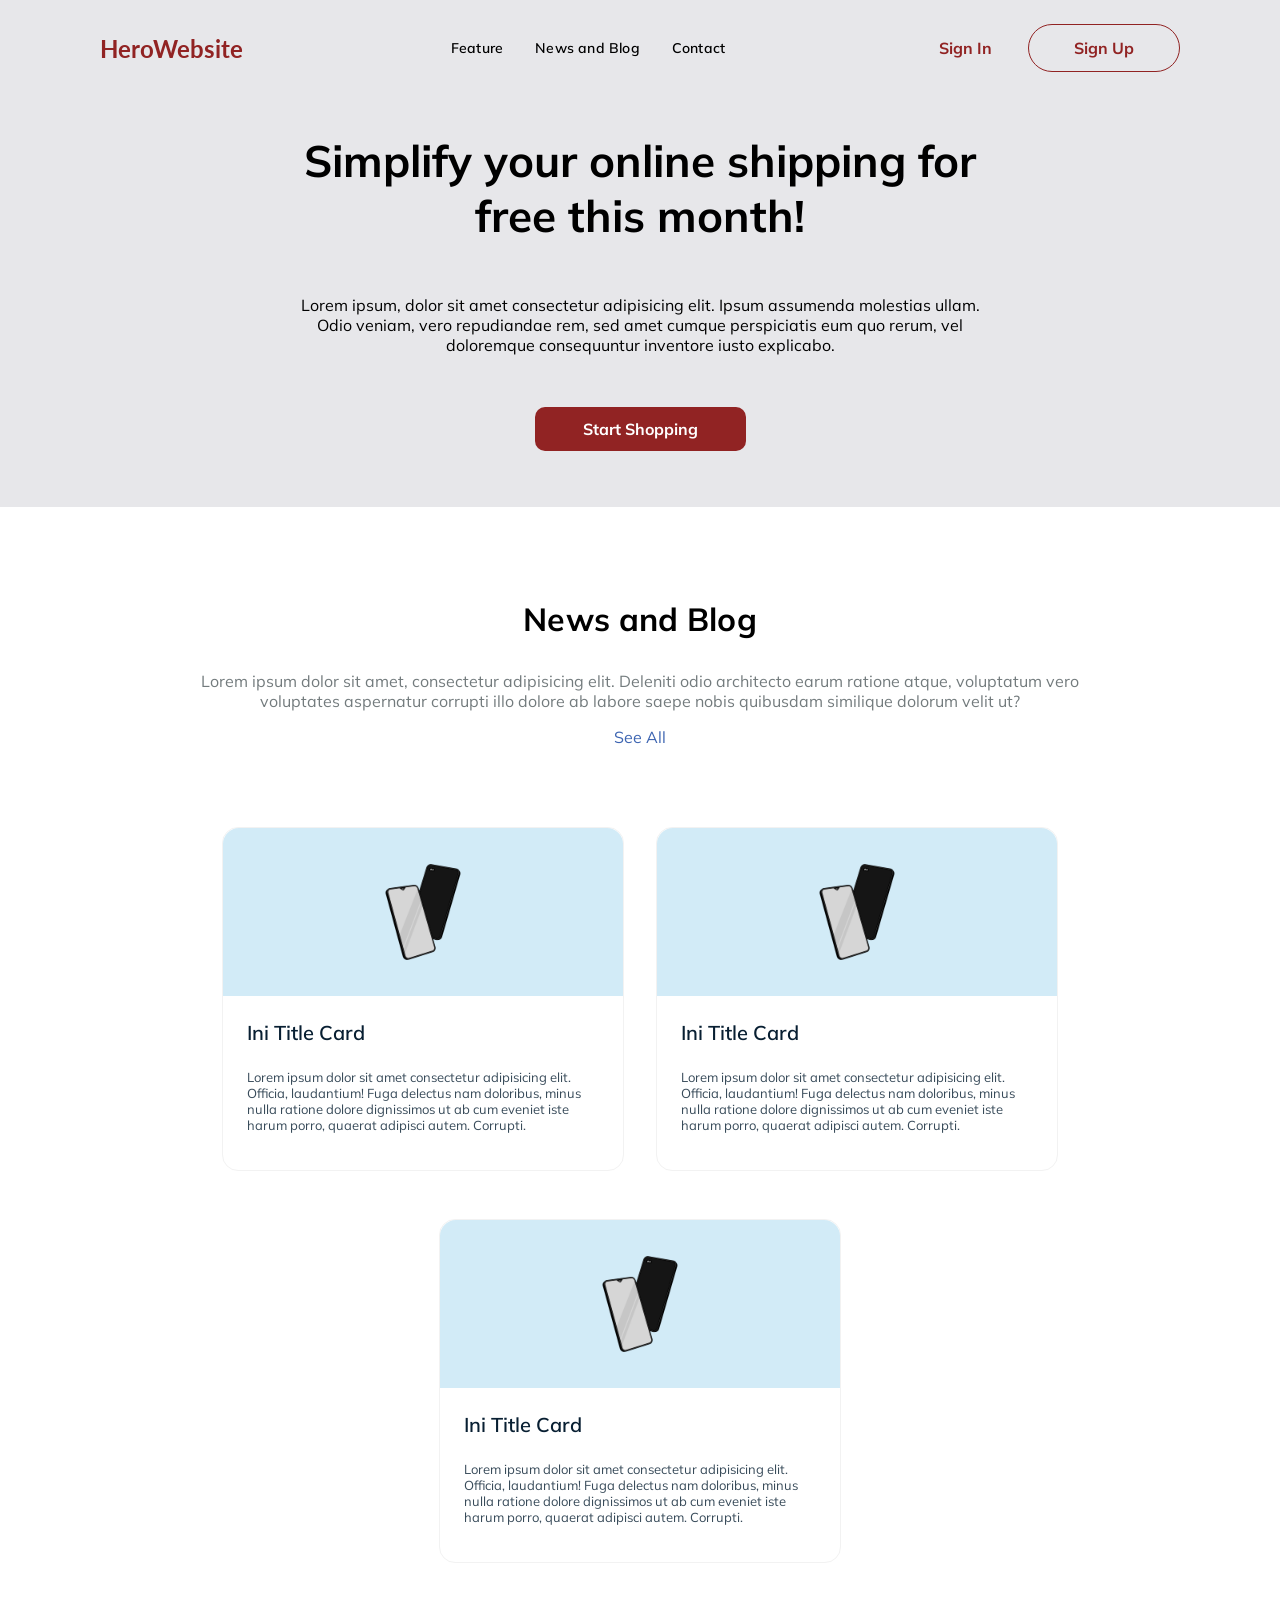
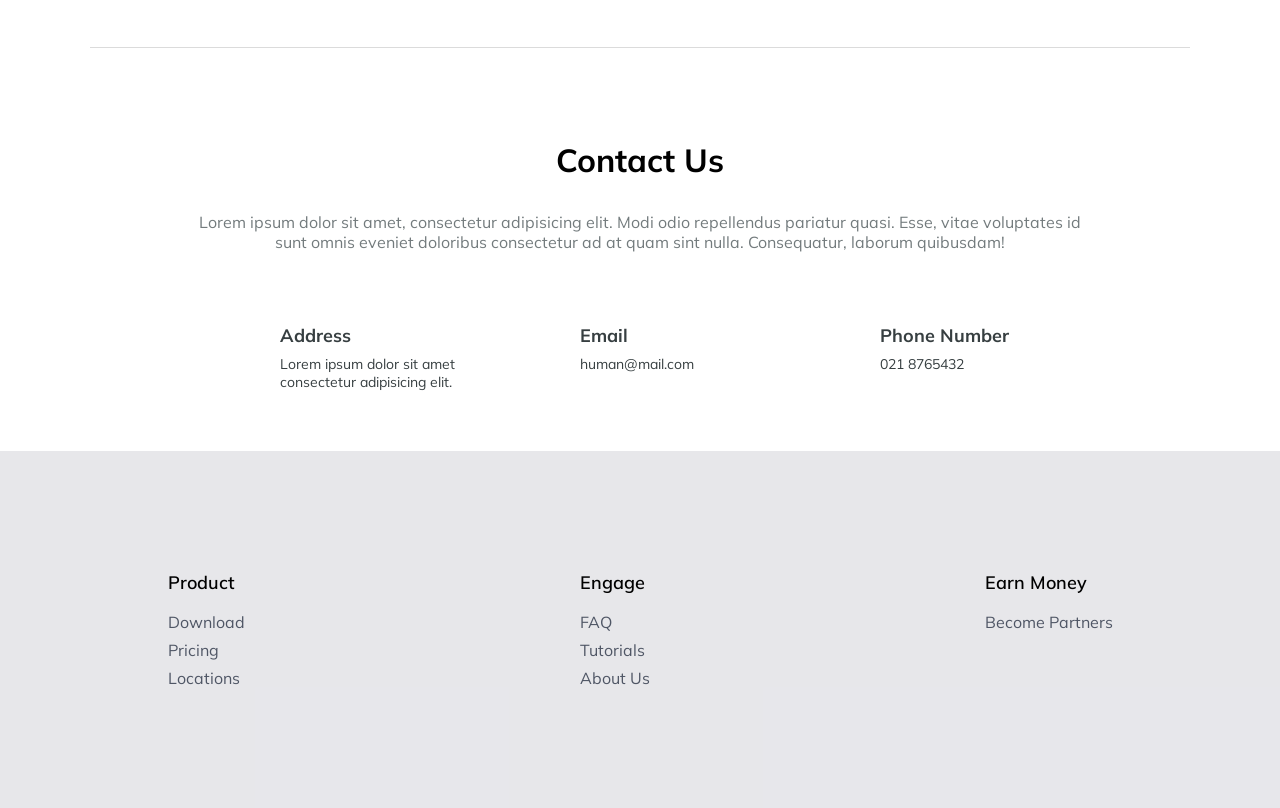
==== feature.html @ 78540da5 "html" ====
<!DOCTYPE html>
<html lang="en">
<head>
    <meta charset="UTF-8">
    <meta http-equiv="X-UA-Compatible" content="IE=edge">
    <meta name="viewport" content="width=device-width, initial-scale=1.0">
    <link rel="preconnect" href="https://fonts.gstatic.com">
    <link href="https://fonts.googleapis.com/css2?family=Lato:ital,wght@0,100;0,300;0,400;0,700;0,900;1,100;1,300;1,400;1,700;1,900&display=swap" rel="stylesheet">
    <link rel="preconnect" href="https://fonts.gstatic.com">
    <link href="https://fonts.googleapis.com/css2?family=Mulish:ital,wght@0,200;0,300;0,400;0,500;0,600;0,700;0,800;0,900;1,200;1,300;1,400;1,500;1,600;1,700;1,800;1,900&display=swap" rel="stylesheet">
    <link rel="stylesheet" href="style.css">
    <title>My Project JCWM17</title>
</head>
<body>
    <nav class="nav-cont">
        <div class="nav-brand">HeroWebsite</div>
        <div class="nav-link">
            <a href="./feature.html">Feature</a>
            <a href="./blog.html">News and Blog</a>
            <a href="#contact">Contact</a>
        </div>
        <div class="nav-btn">
            <button class="sign-in">Sign In</button>
            <button class="sign-up">Sign Up</button>
        </div>
    </nav>
    <div class="page-title">
        <h2 class="title-heading">Simplify your online shipping for free this month!</h2>
        <p class="title-content">Lorem ipsum, dolor sit amet consectetur adipisicing elit. Ipsum assumenda molestias ullam. Odio veniam, vero repudiandae rem, sed amet cumque perspiciatis eum quo rerum, vel doloremque consequuntur inventore iusto explicabo.</p>
        <button class="btn-primary">Start Shopping</button>
    </div>
    <div class="blog-section">
        <div class="section-title-container">
            <h3>News and Blog</h3>
            <p>Lorem ipsum dolor sit amet, consectetur adipisicing elit. Deleniti odio architecto earum ratione atque, voluptatum vero voluptates aspernatur corrupti illo dolore ab labore saepe nobis quibusdam similique dolorum velit ut?</p>
            <a href="./blog.html">See All</a>
        </div>
        <div class="cards-cont">
            <div class="card">
                <div class="card-head">
                    <img src="./hp.png">
                </div>
                <div class="card-body">
                    <h5>Ini Title Card</h5>
                    <p>Lorem ipsum dolor sit amet consectetur adipisicing elit. Officia, laudantium! Fuga delectus nam doloribus, minus nulla ratione dolore dignissimos ut ab cum eveniet iste harum porro, quaerat adipisci autem. Corrupti.</p>
                </div>
            </div>
            <div class="card">
                <div class="card-head">
                    <img src="./hp.png">
                </div>
                <div class="card-body">
                    <h5>Ini Title Card</h5>
                    <p>Lorem ipsum dolor sit amet consectetur adipisicing elit. Officia, laudantium! Fuga delectus nam doloribus, minus nulla ratione dolore dignissimos ut ab cum eveniet iste harum porro, quaerat adipisci autem. Corrupti.</p>
                </div>
            </div>
            <div class="card">
                <div class="card-head">
                    <img src="./hp.png">
                </div>
                <div class="card-body">
                    <h5>Ini Title Card</h5>
                    <p>Lorem ipsum dolor sit amet consectetur adipisicing elit. Officia, laudantium! Fuga delectus nam doloribus, minus nulla ratione dolore dignissimos ut ab cum eveniet iste harum porro, quaerat adipisci autem. Corrupti.</p>
                </div>
            </div>
        </div>
    </div>
    <div id="contact" class="contact-section">
        <div class="section-title-container">
            <h3>Contact Us</h3>
            <p>Lorem ipsum dolor sit amet, consectetur adipisicing elit. Modi odio repellendus pariatur quasi. Esse, vitae voluptates id sunt omnis eveniet doloribus consectetur ad at quam sint nulla. Consequatur, laborum quibusdam!</p>
        </div>
        <div class="contact-items-container">
            <div class="contact-item">
                <h6>Address</h6>
                <p>Lorem ipsum dolor sit amet consectetur adipisicing elit.</p>
            </div>
            <div class="contact-item">
                <h6>Email</h6>
                <p>human@mail.com</p>
            </div>
            <div class="contact-item">
                <h6>Phone Number</h6>
                <p>021 8765432</p>
            </div>
        </div>
    </div>
    <footer>
        <div class="footer-item">
            <h6>Product</h6>
            <a href="#">Download</a>
            <a href="#">Pricing</a>
            <a href="#">Locations</a>
        </div>
        <div class="footer-item">
            <h6>Engage</h6>
            <a href="#">FAQ</a>
            <a href="#">Tutorials</a>
            <a href="#">About Us</a>
        </div>
        <div class="footer-item">
            <h6>Earn Money</h6>
            <a href="">Become Partners</a>
        </div>
    </footer>
</body>
</html>
---- style.css ----
* {
    font-family: 'Mulish', sans-serif;
    scroll-behavior: smooth;
}
body {
    margin: 0;
}
.nav-cont {
    font-family: 'Mulish', sans-serif;
    font-size: 16px;
    display: flex;
    justify-content: space-between;
    padding: 24px 100px;
    background-color: rgba(23, 22, 56, 0.1);
}
.nav-brand {
    font-family: 'Lato', sans-serif;
    font-size: 24px;
    font-weight: 700;
    color: #912323;
    display: flex;
    justify-content: center;
    align-items: center;
}
.nav-link {
    display: flex;
    justify-content: center;
    align-items: center;
}
.nav-link a {
    margin: 0 16px;
    text-decoration: none;
    color: inherit;
    font-size: 14px;
    font-weight: 600;
    letter-spacing: 0.2px;
}
.nav-link a:hover {
    text-decoration: underline;
}
.nav-btn {
    display: flex;
    justify-content: center;
    align-items: center;
}
.sign-in {
    font-family: 'Mulish', sans-serif;
    font-size: 16px;
    font-weight: 700;
    color: #912323;
    margin-right: 30px;
    background-color: transparent;
    border: 0;
    padding: 1px 6px;
    transition: color 0.25s ease-in-out;
}
.sign-in:hover {
    color: #912323;
    cursor: pointer;
}
.sign-up {
    font-family: 'Mulish', sans-serif;
    font-size: 16px;
    font-weight: 700;
    background-color: transparent;
    color: #912323;
    border: 1px solid #912323;
    padding: 13px 45px;
    border-radius: 50px;
    transition: 0.25s ease-in-out;
}
.sign-up:hover {
    color: #ffffff;
    background-color: #F53855;
    cursor: pointer;
}
.page-title {
    display: flex;
    flex-direction: column;
    align-items: center;
    background-color: rgba(23, 22, 56, 0.1);
    padding-bottom: 56px;
}
.title-heading {
    font-size: 44px;
    font-weight: 700;
    text-align: center;
    width: 700px;
}
.title-content {
    font-size: 16px;
    text-align: center;
    height: 60px;
    width: 700px;
    margin: 16px 0;
}
.btn-primary {
    font-size: 16px;
    font-weight: 700;
    text-align: center;
    background-color:  #912323;
    color: #ffffff;
    margin-top: 36px;
    padding: 12px 48px;
    border: 0;
    border-radius: 10px;
    transition: background-color 0.25s ease-in-out;
}
.btn-primary:hover {
    background-color: #912323;
    cursor: pointer;
}
.blog-section {
    padding: 60px;
    display: flex;
    flex-direction: column;
    align-items: center;
}
.section-title-container {
    width: 900px;
    text-align: center;
}
.section-title-container h3 {
    font-size: 32px;
    font-weight: 700;
    letter-spacing: 0.1px;
    text-align: center;
    margin: 32px 0;
}
.section-title-container p {
    font-size: 16px;
    text-align: center;
    color: #737B7D;
    margin: 16px 0;
}
.section-title-container a {
    font-size: 16px;
    text-align: center;
    color: #3C64B1;
    text-decoration: none;
}
.section-title-container a:hover {
    text-decoration: underline;
}
.cards-cont {
    margin-top: 56px;
    display: flex;
    justify-content: center;
    flex-wrap: wrap;
}
.card {
    width: 400px;
    border: 1px solid #f2f2f2;
    margin: 24px 16px;
    border-radius: 16px;
}
.card-head {
    background-color:  #D2EBF7;
    height: 168px;
    border-radius: 16px 16px 0 0;
    display: flex;
    justify-content: center;
    align-items: center;
}
.card-head img {
    height: 120px;
    width: 120px;
}
.card-body {
    padding: 24px;
}
.card-body h5 {
    font-size: 20px;
    font-weight: 600;
    color:  #081F32;
    margin: 0;
}
.card-body p {
    font-size: 13px;
    color:  #374A59;
    margin: 24px 0 13px 0;
}

.contact-section {
    display: flex;
    flex-direction: column;
    align-items: center;
    padding: 60px;
    margin: 0 90px;
    border-top: 1px solid #DBDBDB;
}

.contact-items-container {
    display: flex;
    margin-top: 56px;
}

.contact-item {
    width: 300px;
}
.contact-item h6 {
    margin-top: 0;
    margin-bottom: 0;
    font-weight: 700;
    font-size: 18px;
    color: #373F41;
    margin-left: 30%;
}

.contact-item p {
    margin-top: 8px;
    margin-bottom: 0;
    font-weight: 400;
    font-size: 14px;
    color: #373F41;
    margin-left: 30%;
}

footer {
    display: flex;
    justify-content: space-around;
    background-color: rgba(23, 22, 56, 0.1);
    padding: 120px 0;
}

.footer-item {
    display: flex;
    flex-direction: column;
}

.footer-item h6 {
    font-weight: 600;
    font-size: 18px;
    margin: 0;
    margin-bottom: 10px;
}

.footer-item a {
    text-decoration: none;
    color: #4F5665;
    margin-top: 8px;
    font-size: 16px;
    font-weight: 400;
}

.footer-item a:hover {
    text-decoration: underline;
}
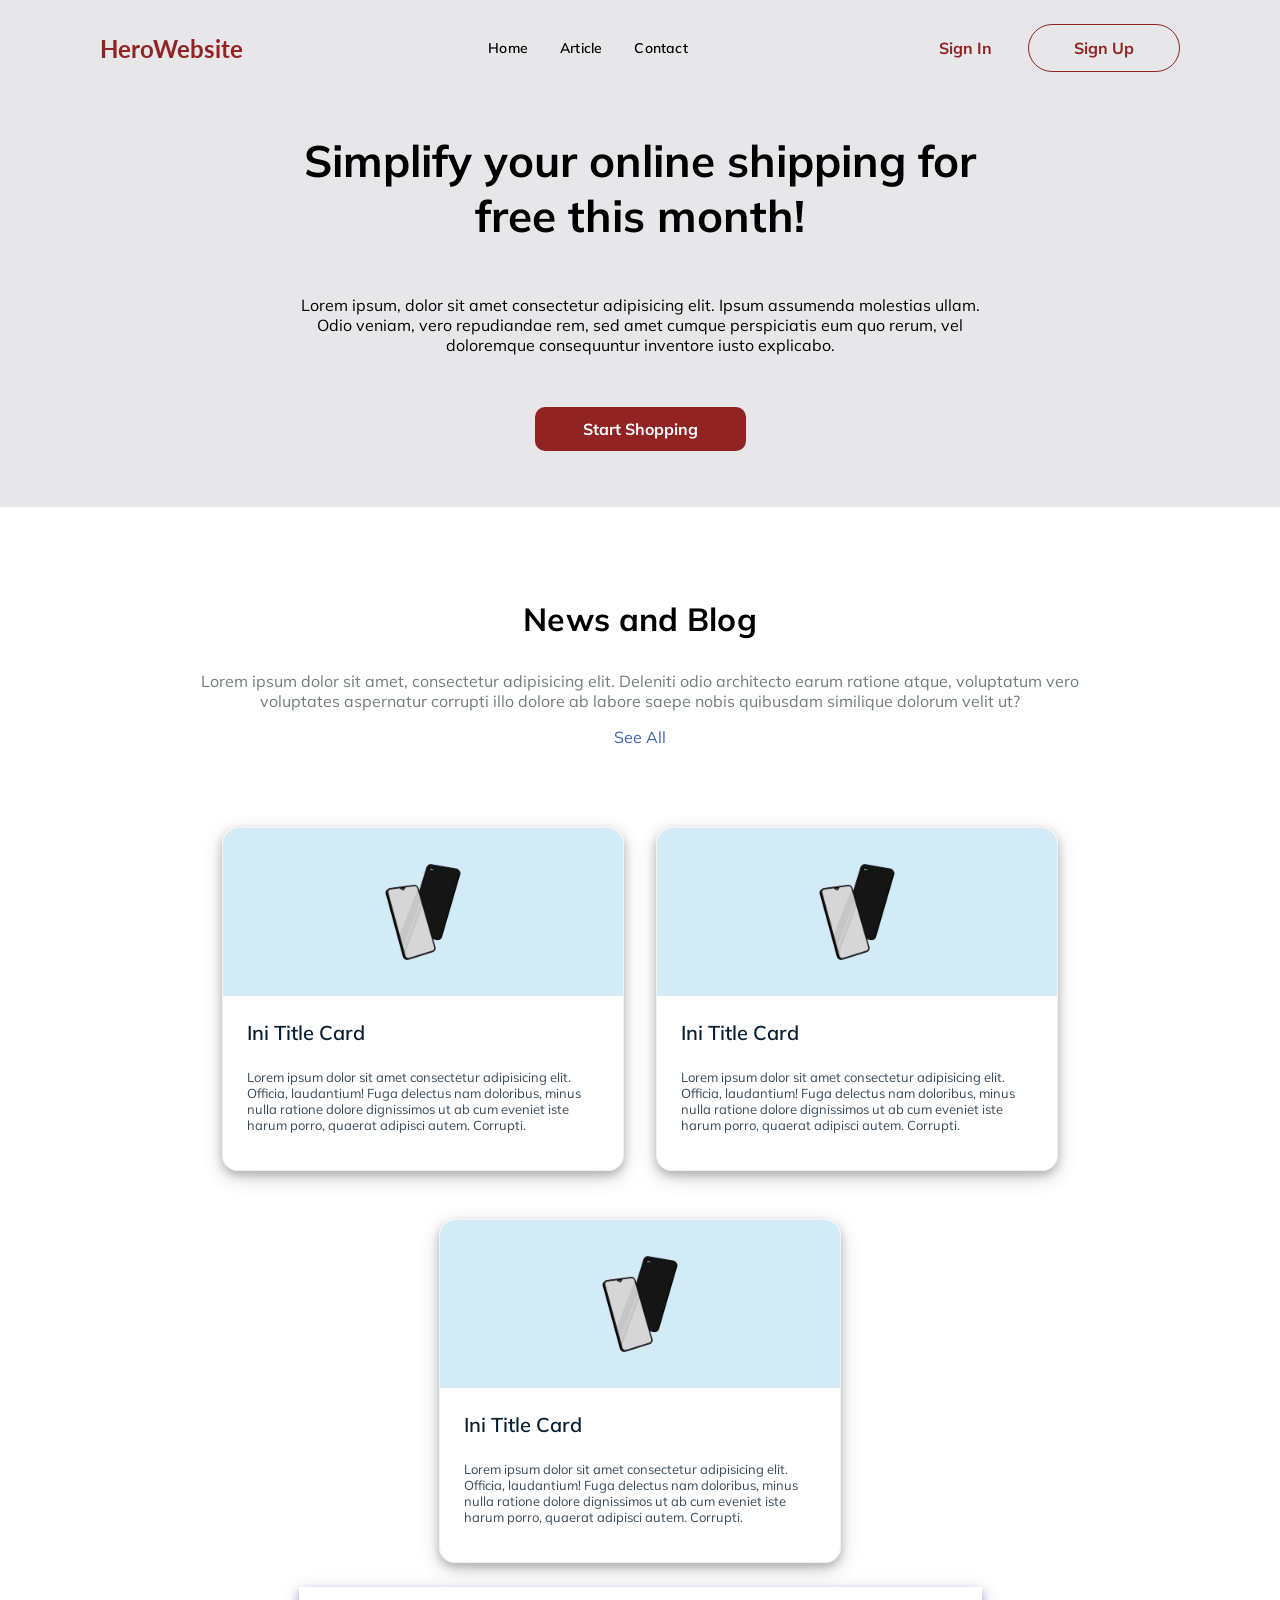
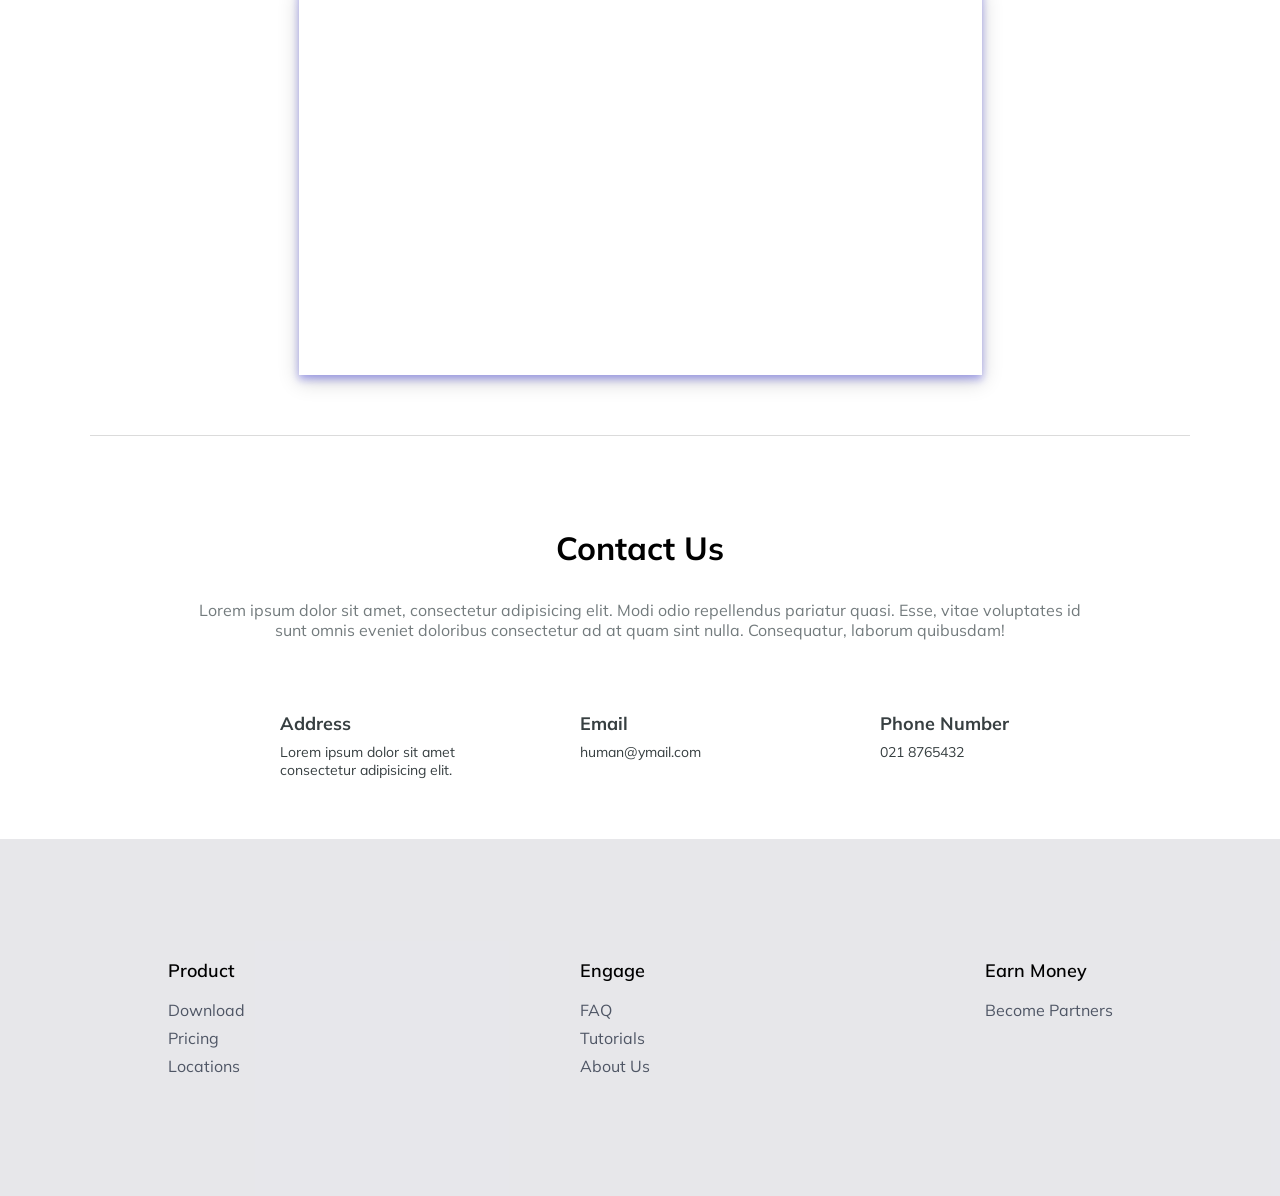
==== commit c7557b36: "handphone" ====
--- a/feature.html
+++ b/feature.html
@@ -9,14 +9,14 @@
     <link rel="preconnect" href="https://fonts.gstatic.com">
     <link href="https://fonts.googleapis.com/css2?family=Mulish:ital,wght@0,200;0,300;0,400;0,500;0,600;0,700;0,800;0,900;1,200;1,300;1,400;1,500;1,600;1,700;1,800;1,900&display=swap" rel="stylesheet">
     <link rel="stylesheet" href="style.css">
-    <title>My Project JCWM17</title>
+    <title>BeHero Handphone</title>
 </head>
 <body>
     <nav class="nav-cont">
         <div class="nav-brand">HeroWebsite</div>
         <div class="nav-link">
-            <a href="./feature.html">Feature</a>
-            <a href="./blog.html">News and Blog</a>
+            <a href="./feature.html">Home</a>
+            <a href="./blog.html">Article</a>
             <a href="#contact">Contact</a>
         </div>
         <div class="nav-btn">
@@ -64,6 +64,9 @@
                 </div>
             </div>
         </div>
+        <div class="video">
+            <iframe width="683" height="384" src="https://www.youtube.com/embed/hsLP5SLsUY0" title="YouTube video player" frameborder="0" allow="accelerometer; autoplay; clipboard-write; encrypted-media; gyroscope; picture-in-picture" allowfullscreen></iframe>
+        </div>
     </div>
     <div id="contact" class="contact-section">
         <div class="section-title-container">
@@ -77,7 +80,7 @@
             </div>
             <div class="contact-item">
                 <h6>Email</h6>
-                <p>human@mail.com</p>
+                <p>human@ymail.com</p>
             </div>
             <div class="contact-item">
                 <h6>Phone Number</h6>
--- a/style.css
+++ b/style.css
@@ -153,6 +153,7 @@
     border: 1px solid #f2f2f2;
     margin: 24px 16px;
     border-radius: 16px;
+    box-shadow: 0 4px 8px 0 rgba(0, 0, 0, 0.2), 0 6px 20px 0 rgba(0, 0, 0, 0.19);
 }
 .card-head {
     background-color:  #D2EBF7;
@@ -180,7 +181,9 @@
     color:  #374A59;
     margin: 24px 0 13px 0;
 }
-
+.video{
+    box-shadow: 0 4px 8px 0 rgba(14, 11, 230, 0.329), 0 6px 20px 0 rgba(0, 0, 0, 0.19);
+}
 .contact-section {
     display: flex;
     flex-direction: column;
